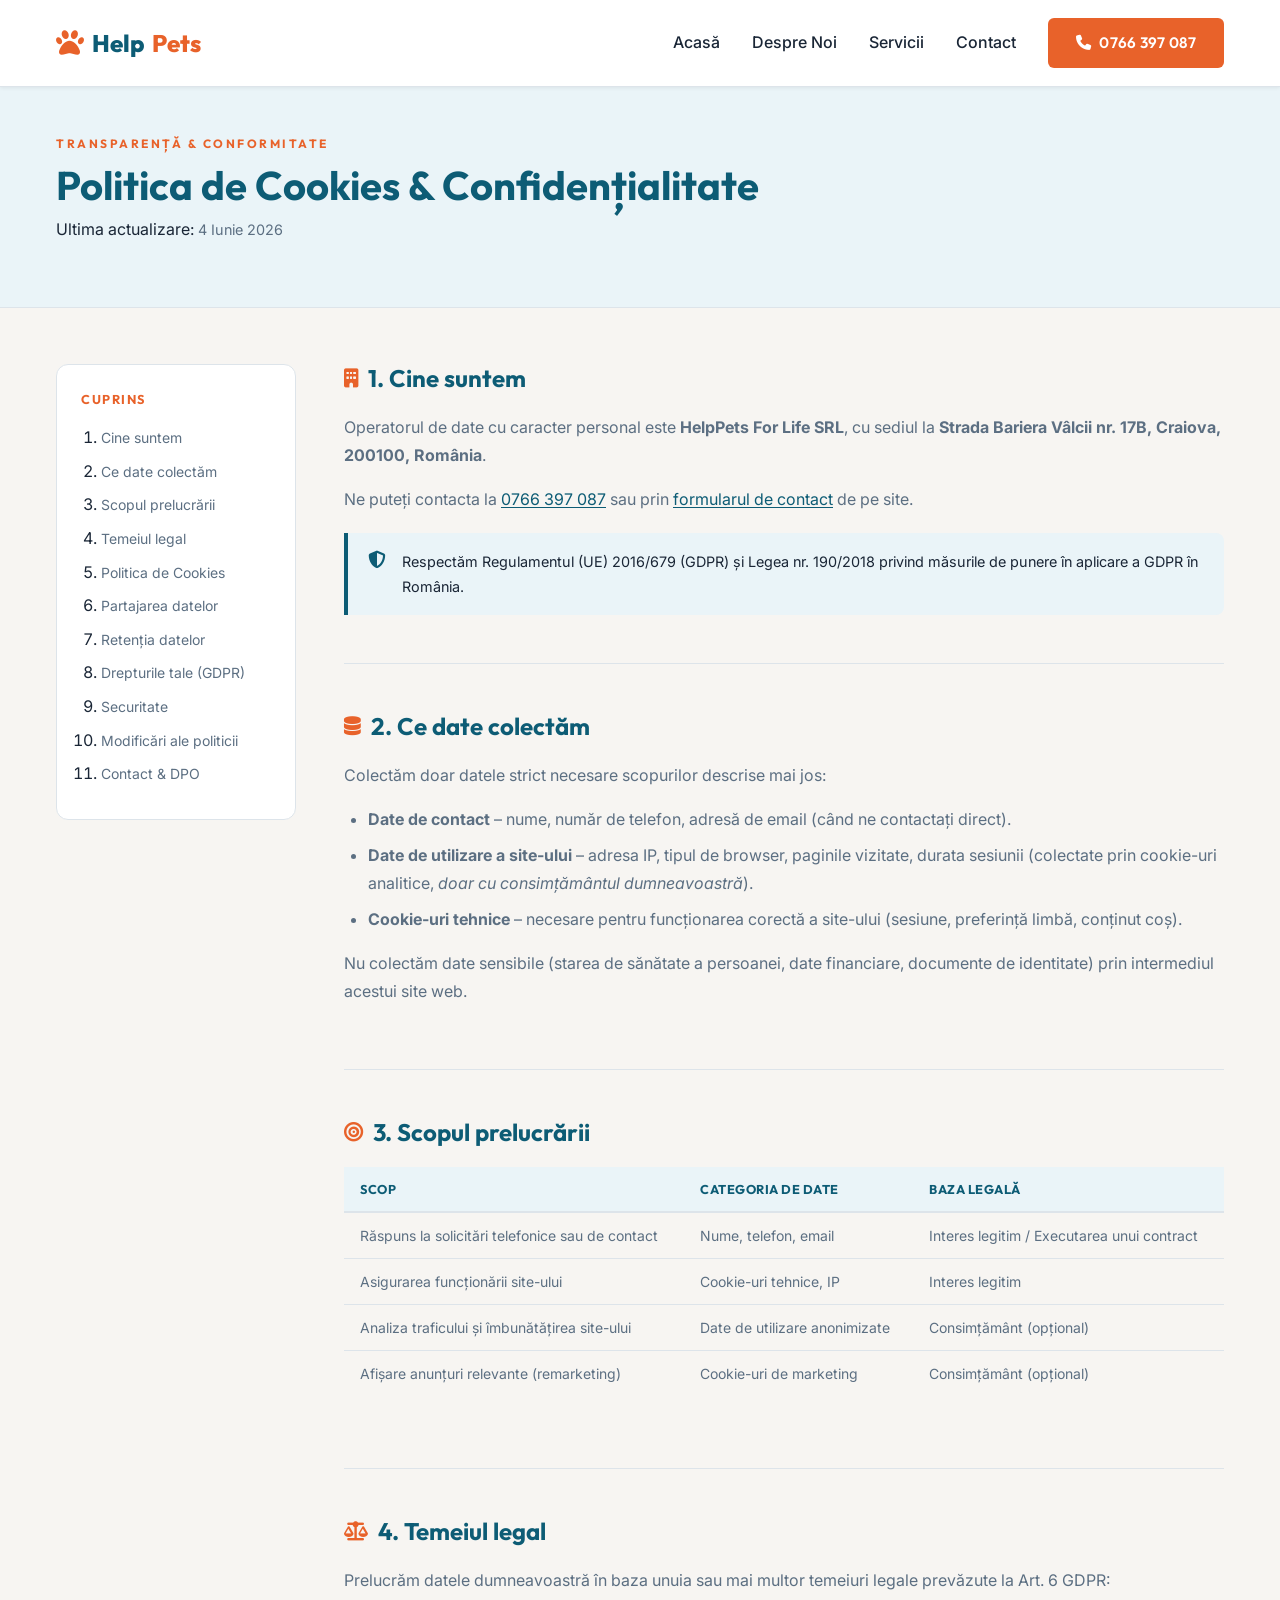
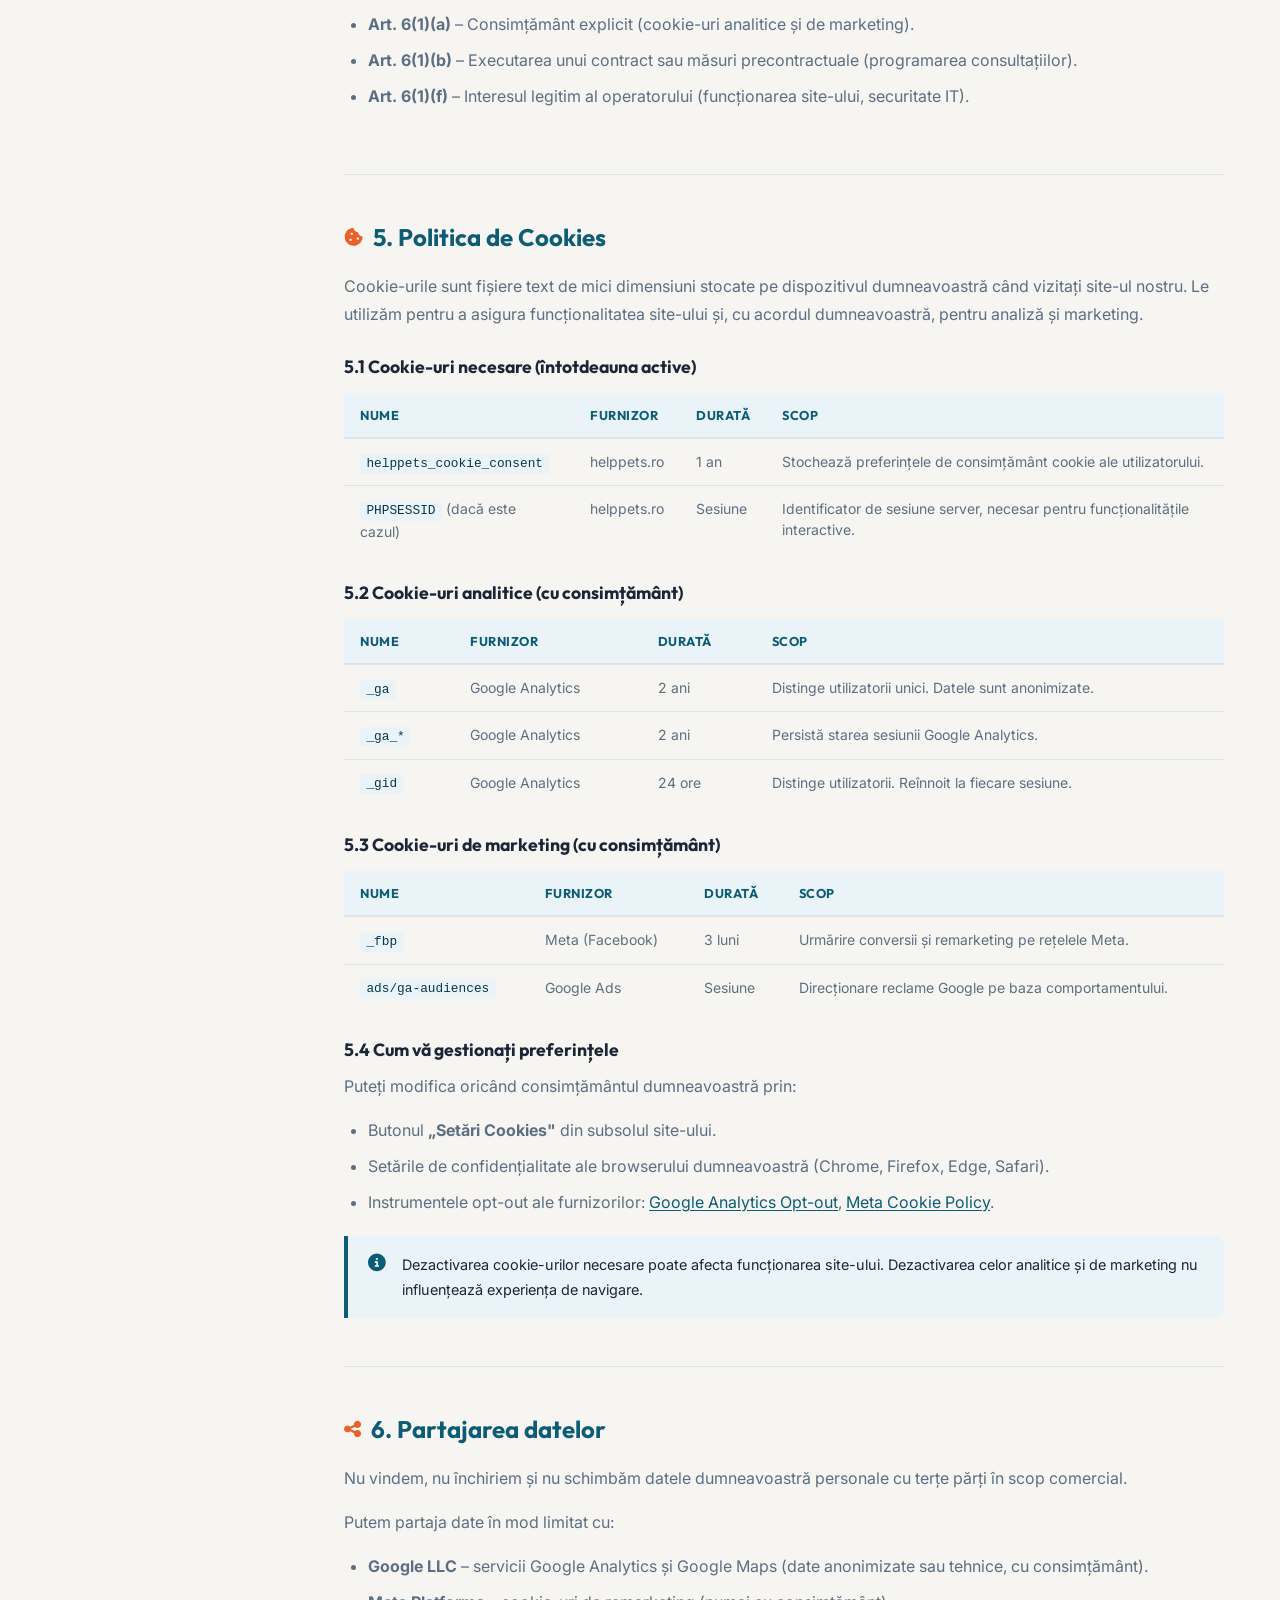
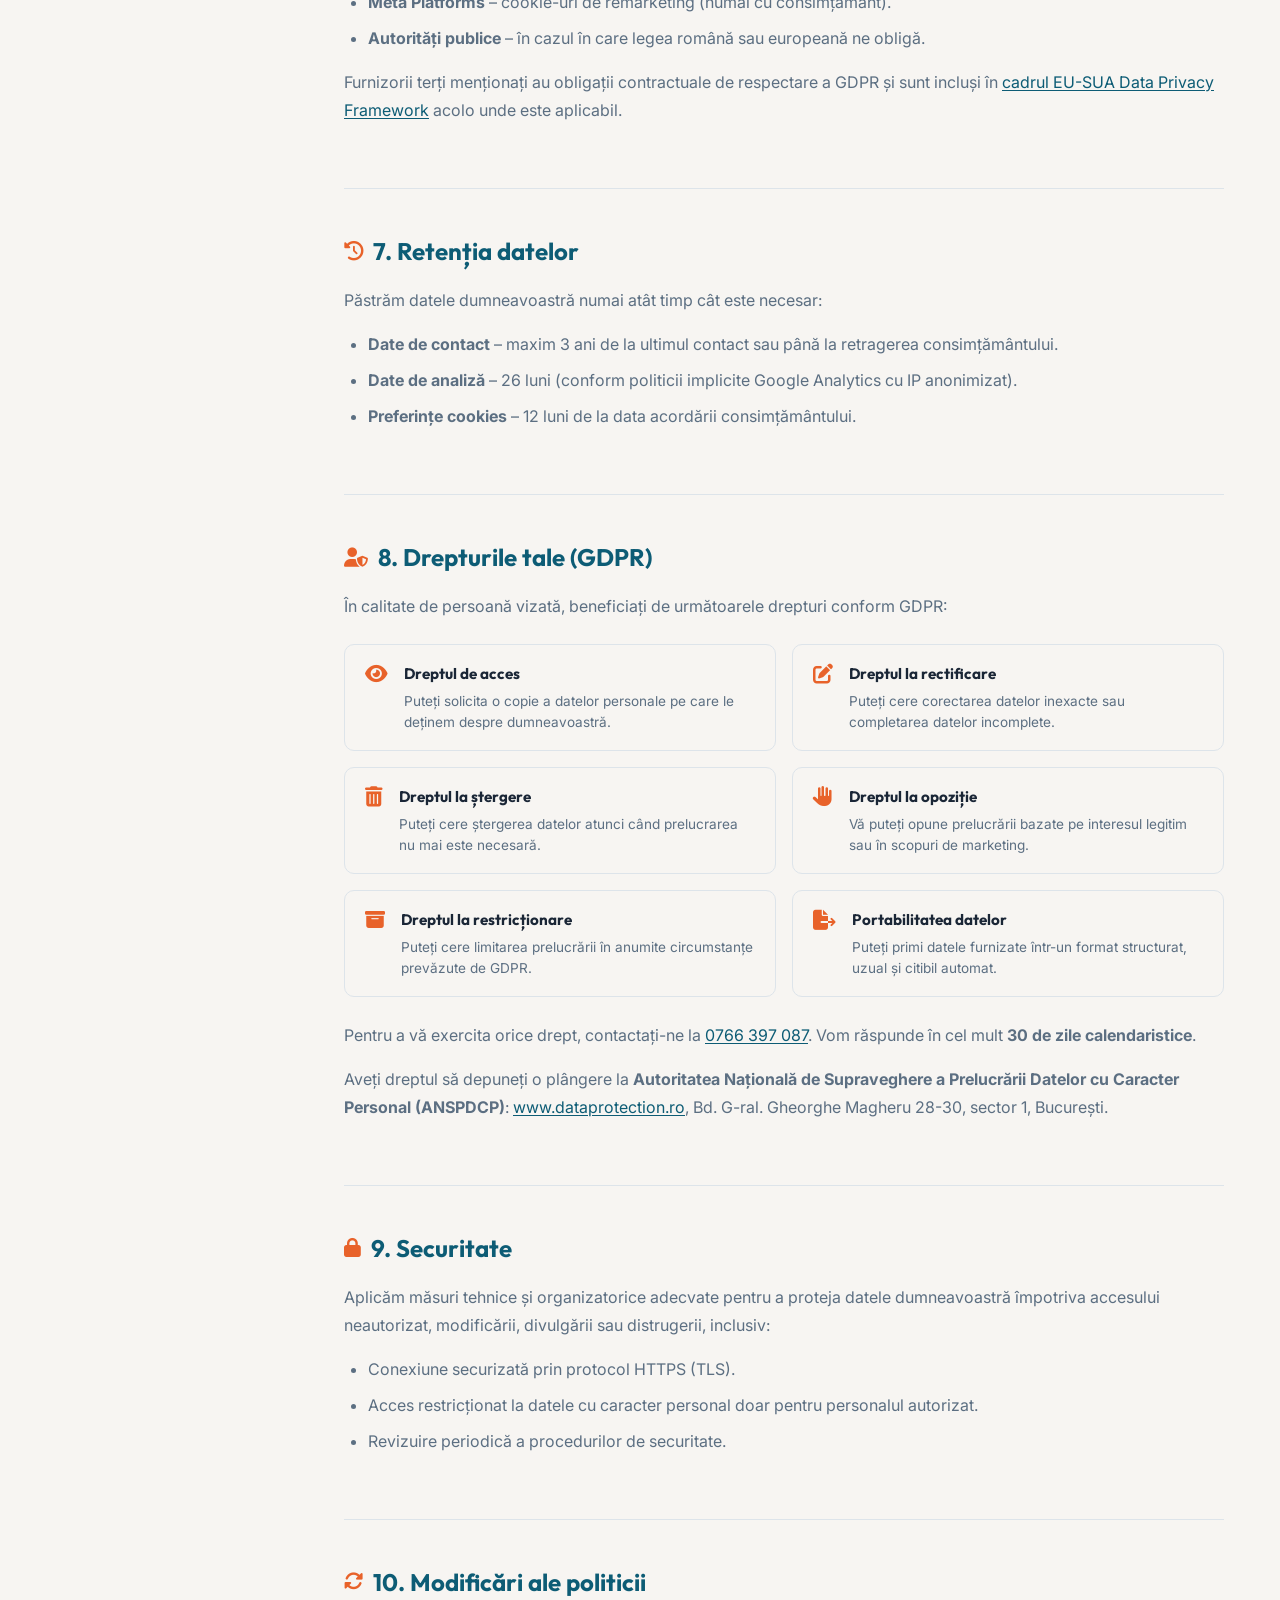
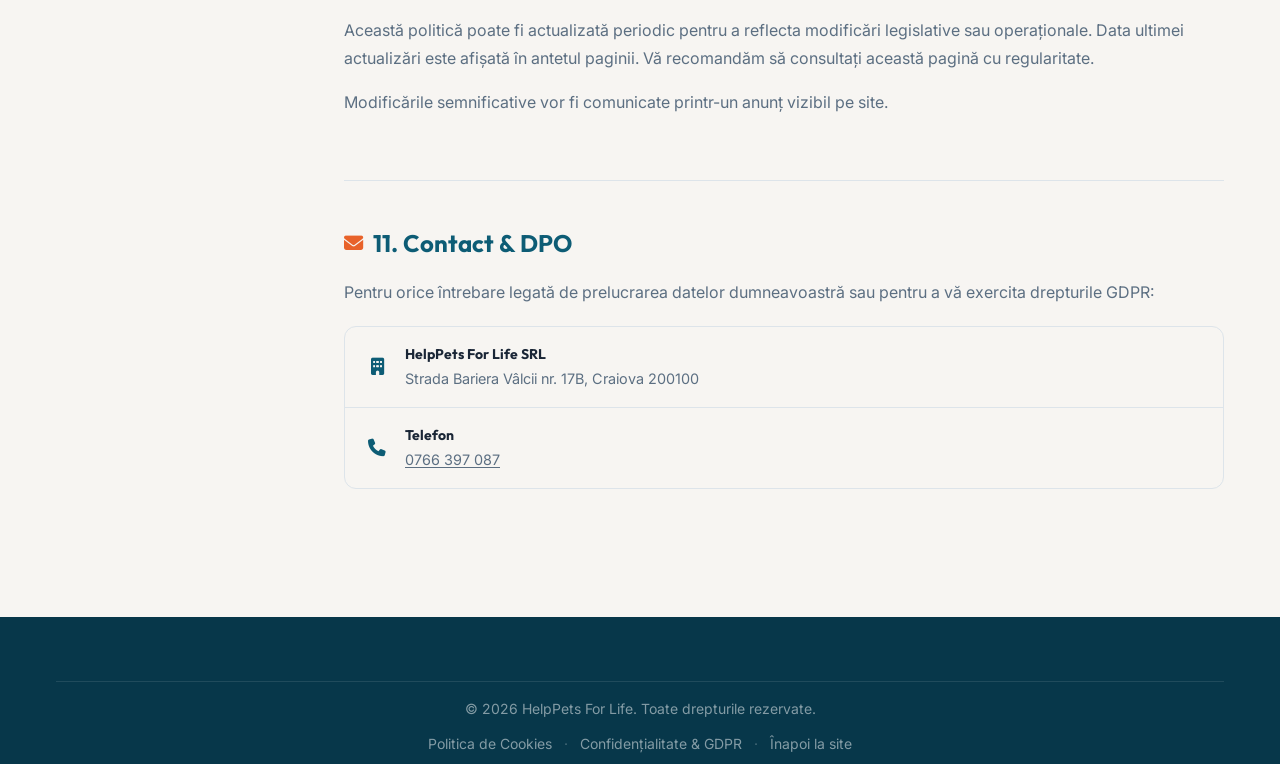
==== politica-cookies.html @ 6fae6ddc "feat: implement GDPR-compliant privacy and cookie policy page with dedicated styling and scripting" ====
<!DOCTYPE html>
<html lang="ro">
<head>
    <meta charset="UTF-8">
    <meta name="viewport" content="width=device-width, initial-scale=1.0">
    <meta name="description" content="Politica de Confidențialitate și Cookies – HelpPets For Life, Cabinet Veterinar Craiova. Aflați cum protejăm datele dumneavoastră personale conform GDPR.">
    <title>Politica de Cookies & Confidențialitate | HelpPets For Life</title>

    <link rel="stylesheet" href="css/style.css">
    <link rel="stylesheet" href="css/policy.css">
    <link rel="stylesheet" href="https://cdnjs.cloudflare.com/ajax/libs/font-awesome/6.4.0/css/all.min.css">
</head>
<body>

    <!-- Navigation -->
    <nav class="navbar scrolled">
        <div class="container">
            <a href="index.html" class="logo">
                <i class="fa-solid fa-paw"></i>
                Help<span>Pets</span>
            </a>
            <ul class="nav-links">
                <li><a href="index.html#acasa" class="nav-link">Acasă</a></li>
                <li><a href="index.html#despre" class="nav-link">Despre Noi</a></li>
                <li><a href="index.html#servicii" class="nav-link">Servicii</a></li>
                <li><a href="index.html#contact" class="nav-link">Contact</a></li>
                <li><a href="tel:+40766397087" class="btn btn-primary"><i class="fa-solid fa-phone"></i> 0766 397 087</a></li>
            </ul>
        </div>
    </nav>

    <!-- Page Header -->
    <section class="policy-hero">
        <div class="container">
            <span class="subheading">Transparență & Conformitate</span>
            <h1>Politica de Cookies &amp; Confidențialitate</h1>
            <p>Ultima actualizare: <time datetime="2026-06-04">4 Iunie 2026</time></p>
        </div>
    </section>

    <!-- Policy Content -->
    <main class="policy-main">
        <div class="container policy-layout">

            <!-- Sidebar TOC -->
            <aside class="policy-toc" aria-label="Cuprins">
                <nav>
                    <strong>Cuprins</strong>
                    <ol>
                        <li><a href="#cine-suntem">Cine suntem</a></li>
                        <li><a href="#date-colectate">Ce date colectăm</a></li>
                        <li><a href="#scopul-prelucrarii">Scopul prelucrării</a></li>
                        <li><a href="#temei-legal">Temeiul legal</a></li>
                        <li><a href="#cookies">Politica de Cookies</a></li>
                        <li><a href="#partajare">Partajarea datelor</a></li>
                        <li><a href="#retentie">Retenția datelor</a></li>
                        <li><a href="#drepturile-tale" id="confidentialitate">Drepturile tale (GDPR)</a></li>
                        <li><a href="#securitate">Securitate</a></li>
                        <li><a href="#modificari">Modificări ale politicii</a></li>
                        <li><a href="#contact-dpo">Contact & DPO</a></li>
                    </ol>
                </nav>
            </aside>

            <!-- Main Policy Text -->
            <article class="policy-content">

                <section id="cine-suntem" class="policy-section">
                    <h2><i class="fa-solid fa-building"></i> 1. Cine suntem</h2>
                    <p>Operatorul de date cu caracter personal este <strong>HelpPets For Life SRL</strong>, cu sediul la <strong>Strada Bariera Vâlcii nr. 17B, Craiova, 200100, România</strong>.</p>
                    <p>Ne puteți contacta la <a href="tel:+40766397087">0766 397 087</a> sau prin <a href="index.html#contact">formularul de contact</a> de pe site.</p>
                    <div class="policy-note">
                        <i class="fa-solid fa-shield-halved"></i>
                        <p>Respectăm Regulamentul (UE) 2016/679 (GDPR) și Legea nr. 190/2018 privind măsurile de punere în aplicare a GDPR în România.</p>
                    </div>
                </section>

                <section id="date-colectate" class="policy-section">
                    <h2><i class="fa-solid fa-database"></i> 2. Ce date colectăm</h2>
                    <p>Colectăm doar datele strict necesare scopurilor descrise mai jos:</p>
                    <ul>
                        <li><strong>Date de contact</strong> – nume, număr de telefon, adresă de email (când ne contactați direct).</li>
                        <li><strong>Date de utilizare a site-ului</strong> – adresa IP, tipul de browser, paginile vizitate, durata sesiunii (colectate prin cookie-uri analitice, <em>doar cu consimțământul dumneavoastră</em>).</li>
                        <li><strong>Cookie-uri tehnice</strong> – necesare pentru funcționarea corectă a site-ului (sesiune, preferință limbă, conținut coș).</li>
                    </ul>
                    <p>Nu colectăm date sensibile (starea de sănătate a persoanei, date financiare, documente de identitate) prin intermediul acestui site web.</p>
                </section>

                <section id="scopul-prelucrarii" class="policy-section">
                    <h2><i class="fa-solid fa-bullseye"></i> 3. Scopul prelucrării</h2>
                    <table class="policy-table">
                        <thead>
                            <tr>
                                <th>Scop</th>
                                <th>Categoria de date</th>
                                <th>Baza legală</th>
                            </tr>
                        </thead>
                        <tbody>
                            <tr>
                                <td>Răspuns la solicitări telefonice sau de contact</td>
                                <td>Nume, telefon, email</td>
                                <td>Interes legitim / Executarea unui contract</td>
                            </tr>
                            <tr>
                                <td>Asigurarea funcționării site-ului</td>
                                <td>Cookie-uri tehnice, IP</td>
                                <td>Interes legitim</td>
                            </tr>
                            <tr>
                                <td>Analiza traficului și îmbunătățirea site-ului</td>
                                <td>Date de utilizare anonimizate</td>
                                <td>Consimțământ (opțional)</td>
                            </tr>
                            <tr>
                                <td>Afișare anunțuri relevante (remarketing)</td>
                                <td>Cookie-uri de marketing</td>
                                <td>Consimțământ (opțional)</td>
                            </tr>
                        </tbody>
                    </table>
                </section>

                <section id="temei-legal" class="policy-section">
                    <h2><i class="fa-solid fa-scale-balanced"></i> 4. Temeiul legal</h2>
                    <p>Prelucrăm datele dumneavoastră în baza unuia sau mai multor temeiuri legale prevăzute la Art. 6 GDPR:</p>
                    <ul>
                        <li><strong>Art. 6(1)(a)</strong> – Consimțământ explicit (cookie-uri analitice și de marketing).</li>
                        <li><strong>Art. 6(1)(b)</strong> – Executarea unui contract sau măsuri precontractuale (programarea consultațiilor).</li>
                        <li><strong>Art. 6(1)(f)</strong> – Interesul legitim al operatorului (funcționarea site-ului, securitate IT).</li>
                    </ul>
                </section>

                <section id="cookies" class="policy-section">
                    <h2><i class="fa-solid fa-cookie-bite"></i> 5. Politica de Cookies</h2>

                    <p>Cookie-urile sunt fișiere text de mici dimensiuni stocate pe dispozitivul dumneavoastră când vizitați site-ul nostru. Le utilizăm pentru a asigura funcționalitatea site-ului și, cu acordul dumneavoastră, pentru analiză și marketing.</p>

                    <h3>5.1 Cookie-uri necesare (întotdeauna active)</h3>
                    <table class="policy-table">
                        <thead>
                            <tr><th>Nume</th><th>Furnizor</th><th>Durată</th><th>Scop</th></tr>
                        </thead>
                        <tbody>
                            <tr>
                                <td><code>helppets_cookie_consent</code></td>
                                <td>helppets.ro</td>
                                <td>1 an</td>
                                <td>Stochează preferințele de consimțământ cookie ale utilizatorului.</td>
                            </tr>
                            <tr>
                                <td><code>PHPSESSID</code> (dacă este cazul)</td>
                                <td>helppets.ro</td>
                                <td>Sesiune</td>
                                <td>Identificator de sesiune server, necesar pentru funcționalitățile interactive.</td>
                            </tr>
                        </tbody>
                    </table>

                    <h3>5.2 Cookie-uri analitice (cu consimțământ)</h3>
                    <table class="policy-table">
                        <thead>
                            <tr><th>Nume</th><th>Furnizor</th><th>Durată</th><th>Scop</th></tr>
                        </thead>
                        <tbody>
                            <tr>
                                <td><code>_ga</code></td>
                                <td>Google Analytics</td>
                                <td>2 ani</td>
                                <td>Distinge utilizatorii unici. Datele sunt anonimizate.</td>
                            </tr>
                            <tr>
                                <td><code>_ga_*</code></td>
                                <td>Google Analytics</td>
                                <td>2 ani</td>
                                <td>Persistă starea sesiunii Google Analytics.</td>
                            </tr>
                            <tr>
                                <td><code>_gid</code></td>
                                <td>Google Analytics</td>
                                <td>24 ore</td>
                                <td>Distinge utilizatorii. Reînnoit la fiecare sesiune.</td>
                            </tr>
                        </tbody>
                    </table>

                    <h3>5.3 Cookie-uri de marketing (cu consimțământ)</h3>
                    <table class="policy-table">
                        <thead>
                            <tr><th>Nume</th><th>Furnizor</th><th>Durată</th><th>Scop</th></tr>
                        </thead>
                        <tbody>
                            <tr>
                                <td><code>_fbp</code></td>
                                <td>Meta (Facebook)</td>
                                <td>3 luni</td>
                                <td>Urmărire conversii și remarketing pe rețelele Meta.</td>
                            </tr>
                            <tr>
                                <td><code>ads/ga-audiences</code></td>
                                <td>Google Ads</td>
                                <td>Sesiune</td>
                                <td>Direcționare reclame Google pe baza comportamentului.</td>
                            </tr>
                        </tbody>
                    </table>

                    <h3>5.4 Cum vă gestionați preferințele</h3>
                    <p>Puteți modifica oricând consimțământul dumneavoastră prin:</p>
                    <ul>
                        <li>Butonul <strong>„Setări Cookies"</strong> din subsolul site-ului.</li>
                        <li>Setările de confidențialitate ale browserului dumneavoastră (Chrome, Firefox, Edge, Safari).</li>
                        <li>Instrumentele opt-out ale furnizorilor: <a href="https://tools.google.com/dlpage/gaoptout" target="_blank" rel="noopener noreferrer">Google Analytics Opt-out</a>, <a href="https://www.facebook.com/privacy/policies/cookies/" target="_blank" rel="noopener noreferrer">Meta Cookie Policy</a>.</li>
                    </ul>
                    <div class="policy-note">
                        <i class="fa-solid fa-info-circle"></i>
                        <p>Dezactivarea cookie-urilor necesare poate afecta funcționarea site-ului. Dezactivarea celor analitice și de marketing nu influențează experiența de navigare.</p>
                    </div>
                </section>

                <section id="partajare" class="policy-section">
                    <h2><i class="fa-solid fa-share-nodes"></i> 6. Partajarea datelor</h2>
                    <p>Nu vindem, nu închiriem și nu schimbăm datele dumneavoastră personale cu terțe părți în scop comercial.</p>
                    <p>Putem partaja date în mod limitat cu:</p>
                    <ul>
                        <li><strong>Google LLC</strong> – servicii Google Analytics și Google Maps (date anonimizate sau tehnice, cu consimțământ).</li>
                        <li><strong>Meta Platforms</strong> – cookie-uri de remarketing (numai cu consimțământ).</li>
                        <li><strong>Autorități publice</strong> – în cazul în care legea română sau europeană ne obligă.</li>
                    </ul>
                    <p>Furnizorii terți menționați au obligații contractuale de respectare a GDPR și sunt incluși în <a href="https://commission.europa.eu/law/law-topic/data-protection/international-dimension-data-protection/adequacy-decisions_en" target="_blank" rel="noopener noreferrer">cadrul EU-SUA Data Privacy Framework</a> acolo unde este aplicabil.</p>
                </section>

                <section id="retentie" class="policy-section">
                    <h2><i class="fa-solid fa-clock-rotate-left"></i> 7. Retenția datelor</h2>
                    <p>Păstrăm datele dumneavoastră numai atât timp cât este necesar:</p>
                    <ul>
                        <li><strong>Date de contact</strong> – maxim 3 ani de la ultimul contact sau până la retragerea consimțământului.</li>
                        <li><strong>Date de analiză</strong> – 26 luni (conform politicii implicite Google Analytics cu IP anonimizat).</li>
                        <li><strong>Preferințe cookies</strong> – 12 luni de la data acordării consimțământului.</li>
                    </ul>
                </section>

                <section id="drepturile-tale" class="policy-section">
                    <h2><i class="fa-solid fa-user-shield"></i> 8. Drepturile tale (GDPR)</h2>
                    <p>În calitate de persoană vizată, beneficiați de următoarele drepturi conform GDPR:</p>

                    <div class="rights-grid">
                        <div class="right-item">
                            <i class="fa-solid fa-eye"></i>
                            <div>
                                <strong>Dreptul de acces</strong>
                                <p>Puteți solicita o copie a datelor personale pe care le deținem despre dumneavoastră.</p>
                            </div>
                        </div>
                        <div class="right-item">
                            <i class="fa-solid fa-pen-to-square"></i>
                            <div>
                                <strong>Dreptul la rectificare</strong>
                                <p>Puteți cere corectarea datelor inexacte sau completarea datelor incomplete.</p>
                            </div>
                        </div>
                        <div class="right-item">
                            <i class="fa-solid fa-trash-can"></i>
                            <div>
                                <strong>Dreptul la ștergere</strong>
                                <p>Puteți cere ștergerea datelor atunci când prelucrarea nu mai este necesară.</p>
                            </div>
                        </div>
                        <div class="right-item">
                            <i class="fa-solid fa-hand"></i>
                            <div>
                                <strong>Dreptul la opoziție</strong>
                                <p>Vă puteți opune prelucrării bazate pe interesul legitim sau în scopuri de marketing.</p>
                            </div>
                        </div>
                        <div class="right-item">
                            <i class="fa-solid fa-box-archive"></i>
                            <div>
                                <strong>Dreptul la restricționare</strong>
                                <p>Puteți cere limitarea prelucrării în anumite circumstanțe prevăzute de GDPR.</p>
                            </div>
                        </div>
                        <div class="right-item">
                            <i class="fa-solid fa-file-export"></i>
                            <div>
                                <strong>Portabilitatea datelor</strong>
                                <p>Puteți primi datele furnizate într-un format structurat, uzual și citibil automat.</p>
                            </div>
                        </div>
                    </div>

                    <p>Pentru a vă exercita orice drept, contactați-ne la <a href="tel:+40766397087">0766 397 087</a>. Vom răspunde în cel mult <strong>30 de zile calendaristice</strong>.</p>
                    <p>Aveți dreptul să depuneți o plângere la <strong>Autoritatea Națională de Supraveghere a Prelucrării Datelor cu Caracter Personal (ANSPDCP)</strong>: <a href="https://www.dataprotection.ro" target="_blank" rel="noopener noreferrer">www.dataprotection.ro</a>, Bd. G-ral. Gheorghe Magheru 28-30, sector 1, București.</p>
                </section>

                <section id="securitate" class="policy-section">
                    <h2><i class="fa-solid fa-lock"></i> 9. Securitate</h2>
                    <p>Aplicăm măsuri tehnice și organizatorice adecvate pentru a proteja datele dumneavoastră împotriva accesului neautorizat, modificării, divulgării sau distrugerii, inclusiv:</p>
                    <ul>
                        <li>Conexiune securizată prin protocol HTTPS (TLS).</li>
                        <li>Acces restricționat la datele cu caracter personal doar pentru personalul autorizat.</li>
                        <li>Revizuire periodică a procedurilor de securitate.</li>
                    </ul>
                </section>

                <section id="modificari" class="policy-section">
                    <h2><i class="fa-solid fa-rotate"></i> 10. Modificări ale politicii</h2>
                    <p>Această politică poate fi actualizată periodic pentru a reflecta modificări legislative sau operaționale. Data ultimei actualizări este afișată în antetul paginii. Vă recomandăm să consultați această pagină cu regularitate.</p>
                    <p>Modificările semnificative vor fi comunicate printr-un anunț vizibil pe site.</p>
                </section>

                <section id="contact-dpo" class="policy-section">
                    <h2><i class="fa-solid fa-envelope"></i> 11. Contact &amp; DPO</h2>
                    <p>Pentru orice întrebare legată de prelucrarea datelor dumneavoastră sau pentru a vă exercita drepturile GDPR:</p>
                    <div class="contact-policy-card">
                        <div class="contact-policy-item">
                            <i class="fa-solid fa-building"></i>
                            <div>
                                <strong>HelpPets For Life SRL</strong>
                                <span>Strada Bariera Vâlcii nr. 17B, Craiova 200100</span>
                            </div>
                        </div>
                        <div class="contact-policy-item">
                            <i class="fa-solid fa-phone"></i>
                            <div>
                                <strong>Telefon</strong>
                                <a href="tel:+40766397087">0766 397 087</a>
                            </div>
                        </div>
                    </div>
                </section>

            </article>
        </div>
    </main>

    <!-- Footer -->
    <footer class="footer">
        <div class="container">
            <div class="footer-bottom">
                <p>&copy; 2026 HelpPets For Life. Toate drepturile rezervate.</p>
                <div class="footer-legal">
                    <a href="politica-cookies.html">Politica de Cookies</a>
                    <span class="footer-sep">·</span>
                    <a href="politica-cookies.html#confidentialitate">Confidențialitate & GDPR</a>
                    <span class="footer-sep">·</span>
                    <a href="index.html">Înapoi la site</a>
                </div>
            </div>
        </div>
    </footer>

    <script src="js/script.js"></script>
</body>
</html>
---- css/style.css ----
@import url('https://fonts.googleapis.com/css2?family=Inter:wght@300;400;500;600&family=Outfit:wght@400;500;600;700;800&family=DM+Serif+Display:ital@0;1&display=swap');

:root {
  /* Colors */
  --color-primary: #0D5C75;
  --color-primary-dark: #07374A;
  --color-primary-light: #EAF4F8;
  --color-accent: #E8622A;
  --color-accent-hover: #C94F1E;
  --color-bg: #F7F5F2;
  --color-surface: #FFFFFF;
  --color-text: #1A2636;
  --color-text-light: #5C6F82;
  --color-border: #DDE4EA;

  /* Typography */
  --font-heading: 'Outfit', sans-serif;
  --font-serif: 'DM Serif Display', serif;
  --font-body: 'Inter', sans-serif;

  /* Spacing */
  --space-xs: 0.5rem;
  --space-sm: 1rem;
  --space-md: 2rem;
  --space-lg: 4rem;
  --space-xl: 6rem;

  /* Shadows */
  --shadow-sm: 0 1px 4px rgba(0,0,0,0.07);
  --shadow-md: 0 3px 10px rgba(0,0,0,0.08);
  --shadow-lg: 0 8px 24px rgba(0,0,0,0.10);
  --shadow-hover: 0 16px 32px rgba(0,0,0,0.12);
  
  /* Transitions */
  --transition-fast: 0.18s ease;
  --transition-normal: 0.28s cubic-bezier(0.4, 0, 0.2, 1);
  --transition-slow: 0.5s cubic-bezier(0.4, 0, 0.2, 1);
}

* {
  margin: 0;
  padding: 0;
  box-sizing: border-box;
}

html {
  scroll-behavior: smooth;
  font-size: 16px;
}

body {
  font-family: var(--font-body);
  background-color: var(--color-bg);
  color: var(--color-text);
  line-height: 1.6;
  overflow-x: hidden;
}

h1, h2, h3, h4, h5, h6 {
  font-family: var(--font-heading);
  color: var(--color-text);
  line-height: 1.2;
}

a {
  text-decoration: none;
  color: inherit;
}

ul {
  list-style: none;
}

img {
  max-width: 100%;
  height: auto;
  display: block;
}

/* Utilities */
.container {
  width: 100%;
  max-width: 1200px;
  margin: 0 auto;
  padding: 0 var(--space-sm);
}

.section {
  padding: var(--space-xl) 0;
}

.section-light {
  background-color: var(--color-surface);
}

.section-header {
  text-align: center;
  margin-bottom: var(--space-lg);
  max-width: 600px;
  margin-inline: auto;
}

.section-title {
  font-family: var(--font-serif);
  font-size: 2.4rem;
  color: var(--color-primary);
  margin-bottom: 0.75rem;
  font-weight: 400;
  line-height: 1.2;
}

.section-subtitle {
  color: var(--color-text-light);
  font-size: 1rem;
  line-height: 1.7;
}

/* Buttons */
.btn {
  display: inline-flex;
  align-items: center;
  justify-content: center;
  padding: 0.8rem 1.75rem;
  border-radius: 6px;
  font-weight: 600;
  font-family: var(--font-heading);
  transition: var(--transition-normal);
  cursor: pointer;
  border: none;
  gap: 0.5rem;
  font-size: 0.95rem;
  letter-spacing: 0.3px;
}

.btn-primary {
  background-color: var(--color-accent);
  color: white;
}

.btn-primary:hover {
  background-color: var(--color-accent-hover);
  box-shadow: 0 4px 14px rgba(232, 98, 42, 0.35);
}

.btn-outline {
  background-color: transparent;
  color: var(--color-primary);
  border: 1.5px solid var(--color-primary);
}

.btn-outline:hover {
  background-color: var(--color-primary);
  color: white;
}

/* Navigation */
.navbar {
  position: fixed;
  top: 0;
  left: 0;
  width: 100%;
  z-index: 1000;
  background-color: var(--color-surface);
  border-bottom: 1px solid var(--color-border);
  transition: var(--transition-normal);
}

.navbar.scrolled {
  padding: 0.5rem 0;
  box-shadow: var(--shadow-sm);
}

.navbar .container {
  display: flex;
  align-items: center;
  justify-content: space-between;
  height: 80px;
  transition: var(--transition-normal);
}

.navbar.scrolled .container {
  height: 70px;
}

.logo {
  font-family: var(--font-heading);
  font-size: 1.5rem;
  font-weight: 800;
  color: var(--color-primary);
  display: flex;
  align-items: center;
  gap: 0.5rem;
}

.logo span {
  color: var(--color-accent);
}

.logo i {
  font-size: 1.75rem;
  color: var(--color-accent);
}

.nav-links {
  display: flex;
  gap: 2rem;
  align-items: center;
}

.nav-link {
  font-weight: 500;
  color: var(--color-text);
  transition: var(--transition-fast);
  position: relative;
}

.nav-link::after {
  content: '';
  position: absolute;
  bottom: -4px;
  left: 0;
  width: 0;
  height: 2px;
  background-color: var(--color-accent);
  transition: var(--transition-normal);
}

.nav-link:hover {
  color: var(--color-accent);
}

.nav-link:hover::after {
  width: 100%;
}

.mobile-menu-btn {
  display: none;
  background: none;
  border: none;
  font-size: 1.5rem;
  color: var(--color-primary);
  cursor: pointer;
}

/* Hero Section */
.hero {
  padding: 140px 0 80px 0; /* offset for navbar */
  min-height: calc(100vh - 80px);
  display: flex;
  align-items: center;
  background-color: var(--color-primary-light);
  position: relative;
  overflow: hidden;
}

.hero-grid {
  display: grid;
  grid-template-columns: 1.1fr 0.9fr;
  gap: var(--space-lg);
  align-items: center;
  width: 100%;
}

.hero-content {
  max-width: 600px;
}

.hero-image {
  position: relative;
  display: block;
}

.hero-image img {
  width: 100%;
  height: 500px;
  object-fit: cover;
  border-radius: 4px;
  box-shadow: var(--shadow-lg);
}

.subheading {
  display: inline-block;
  color: var(--color-accent);
  font-size: 0.75rem;
  font-weight: 700;
  text-transform: uppercase;
  letter-spacing: 2.5px;
  margin-bottom: 0.75rem;
  font-family: var(--font-heading);
}

.hero h1 {
  font-family: var(--font-serif);
  font-size: 3.75rem;
  color: var(--color-primary);
  margin-bottom: 1.25rem;
  line-height: 1.08;
  font-weight: 400;
}

.hero h1 em {
  font-style: italic;
  color: var(--color-accent);
}

.hero p {
  font-size: 1.15rem;
  color: var(--color-text-light);
  margin-bottom: 2rem;
  line-height: 1.7;
  max-width: 480px;
}

.hero-btns {
  display: flex;
  gap: 0.85rem;
  align-items: center;
}

/* About Section */
.about {
  position: relative;
}

.about-grid {
  display: grid;
  grid-template-columns: 1fr 1fr;
  gap: var(--space-xl);
  align-items: center;
}

.about-image {
  position: relative;
  border-radius: 4px;
  overflow: hidden;
}

.about-image img {
  width: 100%;
  height: auto;
  transition: var(--transition-slow);
}

.about-image:hover img {
  transform: scale(1.05);
}

.stats-grid {
  display: grid;
  grid-template-columns: repeat(3, 1fr);
  gap: 1.5rem;
  margin-top: 2rem;
  padding-top: 2rem;
  border-top: 1px solid var(--color-border);
}

.stat-item {
  text-align: left;
}

.stat-num {
  font-size: 2.25rem;
  font-weight: 800;
  color: var(--color-accent);
  font-family: var(--font-heading);
  line-height: 1.1;
  margin-bottom: 0.25rem;
}

.stat-label {
  font-size: 0.875rem;
  color: var(--color-text-light);
  font-weight: 500;
}

.about-content h2 {
  font-family: var(--font-serif);
  font-size: 2.6rem;
  color: var(--color-primary);
  margin-bottom: 1.25rem;
  font-weight: 400;
  line-height: 1.15;
}

.about-content p {
  color: var(--color-text-light);
  margin-bottom: var(--space-sm);
  font-size: 1.05rem;
  line-height: 1.75;
}

.features-list {
  margin-top: 1.5rem;
  display: flex;
  flex-direction: column;
  gap: 0.6rem;
}

.feature-item {
  display: flex;
  align-items: center;
  gap: 0.75rem;
  font-size: 0.95rem;
  color: var(--color-text);
  font-weight: 500;
  padding: 0.5rem 0;
  border-bottom: 1px solid var(--color-border);
}

.feature-item:last-child {
  border-bottom: none;
}

.feature-item i {
  color: var(--color-accent);
  font-size: 0.875rem;
  width: 18px;
  flex-shrink: 0;
}

/* Services Section */
.services-grid {
  display: grid;
  grid-template-columns: repeat(3, 1fr);
  gap: 1px;
  background-color: var(--color-border);
  border: 1px solid var(--color-border);
  border-radius: 12px;
  overflow: hidden;
}

.service-card {
  background-color: var(--color-surface);
  padding: 2.25rem 2rem;
  text-align: left;
  transition: var(--transition-normal);
  position: relative;
}

.service-card:hover {
  background-color: var(--color-primary-light);
}

.service-icon {
  width: 44px;
  height: 44px;
  color: var(--color-accent);
  display: flex;
  align-items: center;
  justify-content: center;
  font-size: 1.5rem;
  margin-bottom: 1.25rem;
  transition: var(--transition-normal);
}

.service-card h3 {
  font-size: 1.15rem;
  margin-bottom: 0.6rem;
  color: var(--color-text);
  font-weight: 700;
}

.service-card p {
  color: var(--color-text-light);
  font-size: 0.9rem;
  line-height: 1.65;
}

/* Info Banner */
.info-banner {
  background-color: var(--color-primary-dark);
  padding: 2.5rem 0;
  color: white;
  border-top: 3px solid var(--color-accent);
}

.info-banner .container {
  display: grid;
  grid-template-columns: repeat(3, 1fr);
  gap: 0;
}

.info-item {
  display: flex;
  align-items: flex-start;
  gap: 1.25rem;
  padding: 0 2rem;
  border-right: 1px solid rgba(255,255,255,0.1);
}

.info-item:first-child {
  padding-left: 0;
}

.info-item:last-child {
  border-right: none;
}

.info-item i {
  font-size: 1.5rem;
  color: var(--color-accent);
  margin-top: 3px;
  flex-shrink: 0;
}

.info-item h4 {
  color: white;
  font-size: 1rem;
  margin-bottom: 0.2rem;
  font-weight: 700;
}

.info-item p {
  color: rgba(255,255,255,0.6);
  font-size: 0.85rem;
}

/* Location & Contact */
.contact-grid {
  display: grid;
  grid-template-columns: 1fr 1fr;
  gap: var(--space-lg);
}

.contact-card {
  background-color: var(--color-surface);
  border-radius: 8px;
  padding: 2.5rem;
  border: 1px solid var(--color-border);
}

.contact-detail {
  display: flex;
  gap: 1.25rem;
  margin-bottom: 1.75rem;
  align-items: flex-start;
}

.contact-detail:last-child {
  margin-bottom: 0;
}

.contact-icon {
  width: 40px;
  height: 40px;
  background-color: var(--color-primary-light);
  color: var(--color-primary);
  border-radius: 6px;
  display: flex;
  align-items: center;
  justify-content: center;
  font-size: 1rem;
  flex-shrink: 0;
}

.contact-text h4 {
  font-size: 1.25rem;
  margin-bottom: 0.5rem;
  color: var(--color-primary);
}

.contact-text p, .contact-text a {
  color: var(--color-text-light);
  font-size: 1rem;
}

.contact-text a:hover {
  color: var(--color-accent);
}

.map-container {
  border-radius: 8px;
  overflow: hidden;
  border: 1px solid var(--color-border);
  height: 100%;
  min-height: 400px;
}

.map-container iframe {
  width: 100%;
  height: 100%;
  border: none;
}

/* Footer */
.footer {
  background-color: var(--color-primary-dark);
  color: white;
  padding: var(--space-lg) 0 var(--space-sm) 0;
}

.footer-grid {
  display: grid;
  grid-template-columns: 2fr 1fr 1fr;
  gap: var(--space-lg);
  margin-bottom: var(--space-md);
}

.footer-col h3 {
  color: white;
  margin-bottom: 1.5rem;
  font-size: 1.25rem;
}

.footer-col .logo {
  color: white;
  margin-bottom: 1rem;
}

.footer-col p {
  color: rgba(255,255,255,0.7);
  max-width: 300px;
}

.footer-links {
  display: flex;
  flex-direction: column;
  gap: 0.75rem;
}

.footer-links a {
  color: rgba(255,255,255,0.7);
  transition: var(--transition-fast);
}

.footer-links a:hover {
  color: var(--color-accent);
  padding-left: 5px;
}

.footer-bottom {
  border-top: 1px solid rgba(255,255,255,0.1);
  padding-top: var(--space-sm);
  text-align: center;
  color: rgba(255,255,255,0.5);
  font-size: 0.875rem;
}

.footer-legal {
  margin-top: 0.75rem;
  display: flex;
  align-items: center;
  justify-content: center;
  gap: 0.75rem;
  flex-wrap: wrap;
}

.footer-legal a {
  color: rgba(255,255,255,0.5);
  font-size: 0.875rem;
  transition: var(--transition-fast);
}

.footer-legal a:hover {
  color: var(--color-accent);
}

.footer-sep {
  color: rgba(255,255,255,0.25);
}

/* ============================
   Cookie Consent Banner
   ============================ */

.cookie-banner {
  position: fixed;
  bottom: 0;
  left: 0;
  right: 0;
  z-index: 9000;
  background-color: var(--color-primary-dark);
  color: white;
  padding: 1.25rem 1.5rem;
  border-top: 3px solid var(--color-accent);
  animation: slideUp 0.4s ease;
}

.cookie-banner[hidden] {
  display: none;
}

@keyframes slideUp {
  from { transform: translateY(100%); opacity: 0; }
  to   { transform: translateY(0);   opacity: 1; }
}

.cookie-banner-inner {
  max-width: 1200px;
  margin: 0 auto;
  display: flex;
  align-items: center;
  gap: 2rem;
  flex-wrap: wrap;
}

.cookie-banner-text {
  flex: 1;
  min-width: 260px;
}

.cookie-banner-text strong {
  display: block;
  font-size: 1rem;
  font-family: var(--font-heading);
  margin-bottom: 0.35rem;
}

.cookie-banner-text p {
  font-size: 0.875rem;
  color: rgba(255,255,255,0.8);
  margin: 0;
  line-height: 1.5;
}

.cookie-banner-text a {
  color: var(--color-accent);
  text-decoration: underline;
}

.cookie-banner-actions {
  display: flex;
  gap: 0.75rem;
  flex-wrap: wrap;
  flex-shrink: 0;
}

.cookie-btn {
  display: inline-flex;
  align-items: center;
  justify-content: center;
  padding: 0.65rem 1.35rem;
  border-radius: 6px;
  font-size: 0.9rem;
  font-weight: 600;
  font-family: var(--font-heading);
  cursor: pointer;
  border: none;
  transition: var(--transition-fast);
  white-space: nowrap;
}

.cookie-btn-accept {
  background-color: var(--color-accent);
  color: white;
}

.cookie-btn-accept:hover {
  background-color: var(--color-accent-hover);
}

.cookie-btn-necessary {
  background-color: transparent;
  color: white;
  border: 1.5px solid rgba(255,255,255,0.4);
}

.cookie-btn-necessary:hover {
  border-color: white;
  background-color: rgba(255,255,255,0.08);
}

.cookie-btn-settings {
  background-color: transparent;
  color: rgba(255,255,255,0.7);
  border: 1.5px solid rgba(255,255,255,0.2);
}

.cookie-btn-settings:hover {
  color: white;
  border-color: rgba(255,255,255,0.5);
}

/* ============================
   Cookie Settings Modal
   ============================ */

.cookie-modal {
  position: fixed;
  inset: 0;
  z-index: 9100;
  display: flex;
  align-items: center;
  justify-content: center;
}

.cookie-modal[hidden] {
  display: none;
}

.cookie-modal-overlay {
  position: absolute;
  inset: 0;
  background: rgba(0,0,0,0.55);
}

.cookie-modal-box {
  position: relative;
  background: var(--color-surface);
  border-radius: 16px;
  width: min(560px, 94vw);
  max-height: 90vh;
  overflow-y: auto;
  box-shadow: 0 25px 50px rgba(0,0,0,0.2);
  animation: scaleIn 0.3s cubic-bezier(0.34, 1.56, 0.64, 1);
}

@keyframes scaleIn {
  from { transform: scale(0.9); opacity: 0; }
  to   { transform: scale(1);   opacity: 1; }
}

.cookie-modal-header {
  display: flex;
  align-items: center;
  justify-content: space-between;
  padding: 1.5rem 1.75rem 1rem;
  border-bottom: 1px solid var(--color-border);
}

.cookie-modal-header h2 {
  font-size: 1.25rem;
  color: var(--color-primary);
  margin: 0;
}

.cookie-modal-close {
  background: none;
  border: none;
  font-size: 1.75rem;
  line-height: 1;
  color: var(--color-text-light);
  cursor: pointer;
  padding: 0 0.25rem;
  transition: var(--transition-fast);
}

.cookie-modal-close:hover {
  color: var(--color-primary);
}

.cookie-modal-body {
  padding: 1.25rem 1.75rem;
}

.cookie-modal-body > p {
  font-size: 0.9rem;
  color: var(--color-text-light);
  margin-bottom: 1.5rem;
  line-height: 1.6;
}

.cookie-category {
  border: 1px solid var(--color-border);
  border-radius: 10px;
  padding: 1.1rem 1.25rem;
  margin-bottom: 1rem;
}

.cookie-category:last-child {
  margin-bottom: 0;
}

.cookie-category-header {
  display: flex;
  align-items: flex-start;
  justify-content: space-between;
  gap: 1rem;
}

.cookie-category-header > div strong {
  display: block;
  font-size: 0.95rem;
  color: var(--color-text);
  margin-bottom: 0.3rem;
  font-family: var(--font-heading);
}

.cookie-category-header > div p {
  font-size: 0.83rem;
  color: var(--color-text-light);
  margin: 0;
  line-height: 1.5;
}

/* Toggle switch */
.cookie-toggle {
  flex-shrink: 0;
  position: relative;
  display: inline-block;
  width: 44px;
  height: 24px;
  cursor: pointer;
  margin-top: 2px;
}

.cookie-toggle input {
  opacity: 0;
  width: 0;
  height: 0;
  position: absolute;
}

.cookie-toggle-slider {
  position: absolute;
  inset: 0;
  background-color: #cbd5e0;
  border-radius: 24px;
  transition: 0.3s;
}

.cookie-toggle-slider::before {
  content: '';
  position: absolute;
  height: 18px;
  width: 18px;
  left: 3px;
  bottom: 3px;
  background-color: white;
  border-radius: 50%;
  transition: 0.3s;
  box-shadow: 0 1px 3px rgba(0,0,0,0.2);
}

.cookie-toggle input:checked + .cookie-toggle-slider {
  background-color: var(--color-accent);
}

.cookie-toggle input:checked + .cookie-toggle-slider::before {
  transform: translateX(20px);
}

.cookie-toggle--disabled {
  cursor: not-allowed;
  opacity: 0.7;
}

.cookie-toggle--disabled .cookie-toggle-slider {
  background-color: var(--color-primary);
}

.cookie-modal-footer {
  display: flex;
  gap: 0.75rem;
  justify-content: flex-end;
  padding: 1rem 1.75rem 1.5rem;
  border-top: 1px solid var(--color-border);
  flex-wrap: wrap;
}

.cookie-modal-footer .cookie-btn-necessary {
  color: var(--color-primary);
  border-color: var(--color-border);
}

.cookie-modal-footer .cookie-btn-necessary:hover {
  border-color: var(--color-primary);
  background-color: var(--color-primary-light);
}

@media (max-width: 600px) {
  .cookie-banner-inner {
    flex-direction: column;
    align-items: flex-start;
    gap: 1rem;
  }

  .cookie-banner-actions {
    width: 100%;
  }

  .cookie-btn {
    flex: 1;
    text-align: center;
  }

  .cookie-modal-footer {
    flex-direction: column-reverse;
  }

  .cookie-modal-footer .cookie-btn {
    width: 100%;
    justify-content: center;
  }
}


/* Animations */
.reveal {
  opacity: 0;
  transform: translateY(30px);
  transition: all 0.8s ease;
}

.reveal.active {
  opacity: 1;
  transform: translateY(0);
}

/* Responsive */
@media (max-width: 992px) {
  .hero {
    padding: 120px 0 60px 0;
  }

  .hero-grid {
    grid-template-columns: 1fr;
    text-align: center;
    gap: var(--space-md);
  }

  .hero-content {
    margin: 0 auto;
  }

  .hero p {
    margin-inline: auto;
  }

  .hero-btns {
    justify-content: center;
  }

  .hero-image {
    max-width: 500px;
    margin: 0 auto;
    width: 100%;
  }

  .hero-image img {
    height: 350px;
  }

  .services-grid {
    grid-template-columns: repeat(2, 1fr);
  }

  .info-banner .container {
    grid-template-columns: 1fr;
    gap: 1.5rem;
  }

  .info-item {
    border-right: none;
    padding: 0;
    border-bottom: 1px solid rgba(255,255,255,0.1);
    padding-bottom: 1.5rem;
  }

  .info-item:last-child {
    border-bottom: none;
    padding-bottom: 0;
  }

  .about-grid, .contact-grid {
    grid-template-columns: 1fr;
  }

  .footer-grid {
    grid-template-columns: 1fr 1fr;
  }
}

@media (max-width: 768px) {
  .nav-links {
    position: fixed;
    top: 70px;
    left: -100%;
    width: 100%;
    height: calc(100vh - 70px);
    background-color: var(--color-surface);
    flex-direction: column;
    align-items: center;
    justify-content: flex-start;
    padding-top: 2rem;
    transition: var(--transition-normal);
    overflow-y: auto;
  }

  .nav-links.active {
    left: 0;
  }

  .mobile-menu-btn {
    display: block;
  }

  .nav-links .btn {
    margin-top: 1rem;
  }

  .hero h1 {
    font-size: 2.75rem;
  }

  .hero-image img {
    height: 300px;
  }

  .services-grid {
    grid-template-columns: 1fr;
    border-radius: 8px;
  }

  .stats-grid {
    grid-template-columns: repeat(3, 1fr);
  }

  .footer-grid {
    grid-template-columns: 1fr;
    text-align: center;
  }

  .footer-col p {
    margin: 0 auto;
  }
}

@media (max-width: 480px) {
  .section-title {
    font-size: 1.9rem;
  }

  .hero {
    padding-top: 100px;
  }

  .hero h1 {
    font-size: 2.2rem;
  }

  .hero p {
    font-size: 1rem;
  }

  .hero-btns {
    flex-direction: column;
    width: 100%;
  }

  .hero-btns .btn {
    width: 100%;
    justify-content: center;
  }

  .about-content h2 {
    font-size: 2rem;
  }

  .stats-grid {
    grid-template-columns: 1fr;
    text-align: center;
  }

  .stat-item {
    text-align: center;
  }

  .contact-detail {
    gap: 0.75rem;
  }
}
---- css/policy.css ----
/* ============================
   Policy Page – policy.css
   ============================ */

/* Hero */
.policy-hero {
  padding: 130px 0 4rem;
  background-color: var(--color-primary-light);
  border-bottom: 1px solid var(--color-border);
}

.policy-hero .subheading {
  margin-bottom: 0.5rem;
}

.policy-hero h1 {
  font-size: 2.5rem;
  color: var(--color-primary);
  margin-bottom: 0.5rem;
  line-height: 1.2;
}

.policy-hero time {
  font-size: 0.9rem;
  color: var(--color-text-light);
}

/* Layout */
.policy-main {
  padding: 3.5rem 0 5rem;
}

.policy-layout {
  display: grid;
  grid-template-columns: 240px 1fr;
  gap: 3rem;
  align-items: start;
}

/* Sidebar TOC */
.policy-toc {
  position: sticky;
  top: 100px;
  background: var(--color-surface);
  border: 1px solid var(--color-border);
  border-radius: 12px;
  padding: 1.5rem;
}

.policy-toc strong {
  display: block;
  font-family: var(--font-heading);
  font-size: 0.8rem;
  text-transform: uppercase;
  letter-spacing: 1.5px;
  color: var(--color-accent);
  margin-bottom: 1rem;
}

.policy-toc ol {
  list-style: decimal;
  padding-left: 1.25rem;
  margin: 0;
}

.policy-toc li {
  margin-bottom: 0.5rem;
}

.policy-toc a {
  font-size: 0.875rem;
  color: var(--color-text-light);
  transition: var(--transition-fast);
  line-height: 1.4;
}

.policy-toc a:hover {
  color: var(--color-primary);
}

/* Content */
.policy-content {
  min-width: 0;
}

.policy-section {
  margin-bottom: 3rem;
  padding-bottom: 3rem;
  border-bottom: 1px solid var(--color-border);
}

.policy-section:last-child {
  border-bottom: none;
  margin-bottom: 0;
}

.policy-section h2 {
  font-size: 1.5rem;
  color: var(--color-primary);
  margin-bottom: 1.25rem;
  display: flex;
  align-items: center;
  gap: 0.6rem;
}

.policy-section h2 i {
  color: var(--color-accent);
  font-size: 1.2rem;
}

.policy-section h3 {
  font-size: 1.1rem;
  color: var(--color-text);
  margin: 1.75rem 0 0.75rem;
}

.policy-section p {
  color: var(--color-text-light);
  line-height: 1.75;
  margin-bottom: 1rem;
}

.policy-section ul {
  list-style: disc;
  padding-left: 1.5rem;
  color: var(--color-text-light);
  line-height: 1.75;
  margin-bottom: 1rem;
}

.policy-section ul li {
  margin-bottom: 0.5rem;
}

.policy-section a {
  color: var(--color-primary);
  text-decoration: underline;
  text-underline-offset: 2px;
  transition: var(--transition-fast);
}

.policy-section a:hover {
  color: var(--color-accent);
}

/* Note box */
.policy-note {
  display: flex;
  gap: 1rem;
  align-items: flex-start;
  background: var(--color-primary-light);
  border-left: 4px solid var(--color-primary);
  border-radius: 0 8px 8px 0;
  padding: 1rem 1.25rem;
  margin-top: 1.25rem;
}

.policy-note i {
  color: var(--color-primary);
  font-size: 1.1rem;
  margin-top: 2px;
  flex-shrink: 0;
}

.policy-note p {
  margin: 0;
  font-size: 0.9rem;
  color: var(--color-text);
}

/* Tables */
.policy-table {
  width: 100%;
  border-collapse: collapse;
  margin: 1rem 0 1.5rem;
  font-size: 0.875rem;
}

.policy-table thead {
  background-color: var(--color-primary-light);
}

.policy-table thead th {
  text-align: left;
  padding: 0.75rem 1rem;
  color: var(--color-primary);
  font-family: var(--font-heading);
  font-size: 0.8rem;
  text-transform: uppercase;
  letter-spacing: 0.5px;
  border-bottom: 2px solid var(--color-border);
}

.policy-table tbody td {
  padding: 0.75rem 1rem;
  border-bottom: 1px solid var(--color-border);
  color: var(--color-text-light);
  vertical-align: top;
  line-height: 1.5;
}

.policy-table tbody tr:last-child td {
  border-bottom: none;
}

.policy-table code {
  background: var(--color-primary-light);
  padding: 0.15rem 0.4rem;
  border-radius: 4px;
  font-size: 0.8rem;
  color: var(--color-primary-dark);
  font-family: monospace;
}

/* Rights grid */
.rights-grid {
  display: grid;
  grid-template-columns: 1fr 1fr;
  gap: 1rem;
  margin: 1.5rem 0;
}

.right-item {
  display: flex;
  gap: 1rem;
  align-items: flex-start;
  border: 1px solid var(--color-border);
  border-radius: 10px;
  padding: 1.1rem 1.25rem;
}

.right-item i {
  color: var(--color-accent);
  font-size: 1.25rem;
  flex-shrink: 0;
  margin-top: 2px;
}

.right-item strong {
  display: block;
  font-family: var(--font-heading);
  font-size: 0.95rem;
  color: var(--color-text);
  margin-bottom: 0.3rem;
}

.right-item p {
  font-size: 0.85rem;
  margin: 0;
  line-height: 1.5;
}

/* Contact card on policy page */
.contact-policy-card {
  border: 1px solid var(--color-border);
  border-radius: 12px;
  overflow: hidden;
  margin-top: 1.25rem;
}

.contact-policy-item {
  display: flex;
  gap: 1rem;
  align-items: center;
  padding: 1rem 1.25rem;
  border-bottom: 1px solid var(--color-border);
}

.contact-policy-item:last-child {
  border-bottom: none;
}

.contact-policy-item i {
  color: var(--color-primary);
  font-size: 1.1rem;
  width: 24px;
  text-align: center;
  flex-shrink: 0;
}

.contact-policy-item strong {
  display: block;
  font-size: 0.875rem;
  color: var(--color-text);
  font-family: var(--font-heading);
}

.contact-policy-item span,
.contact-policy-item a {
  font-size: 0.9rem;
  color: var(--color-text-light);
}

.contact-policy-item a:hover {
  color: var(--color-accent);
}

/* Responsive */
@media (max-width: 900px) {
  .policy-layout {
    grid-template-columns: 1fr;
  }

  .policy-toc {
    position: static;
    margin-bottom: 1.5rem;
  }

  .rights-grid {
    grid-template-columns: 1fr;
  }

  .policy-hero h1 {
    font-size: 1.9rem;
  }
}

@media (max-width: 600px) {
  .policy-table {
    display: block;
    overflow-x: auto;
    -webkit-overflow-scrolling: touch;
  }

  .policy-hero h1 {
    font-size: 1.6rem;
  }
}
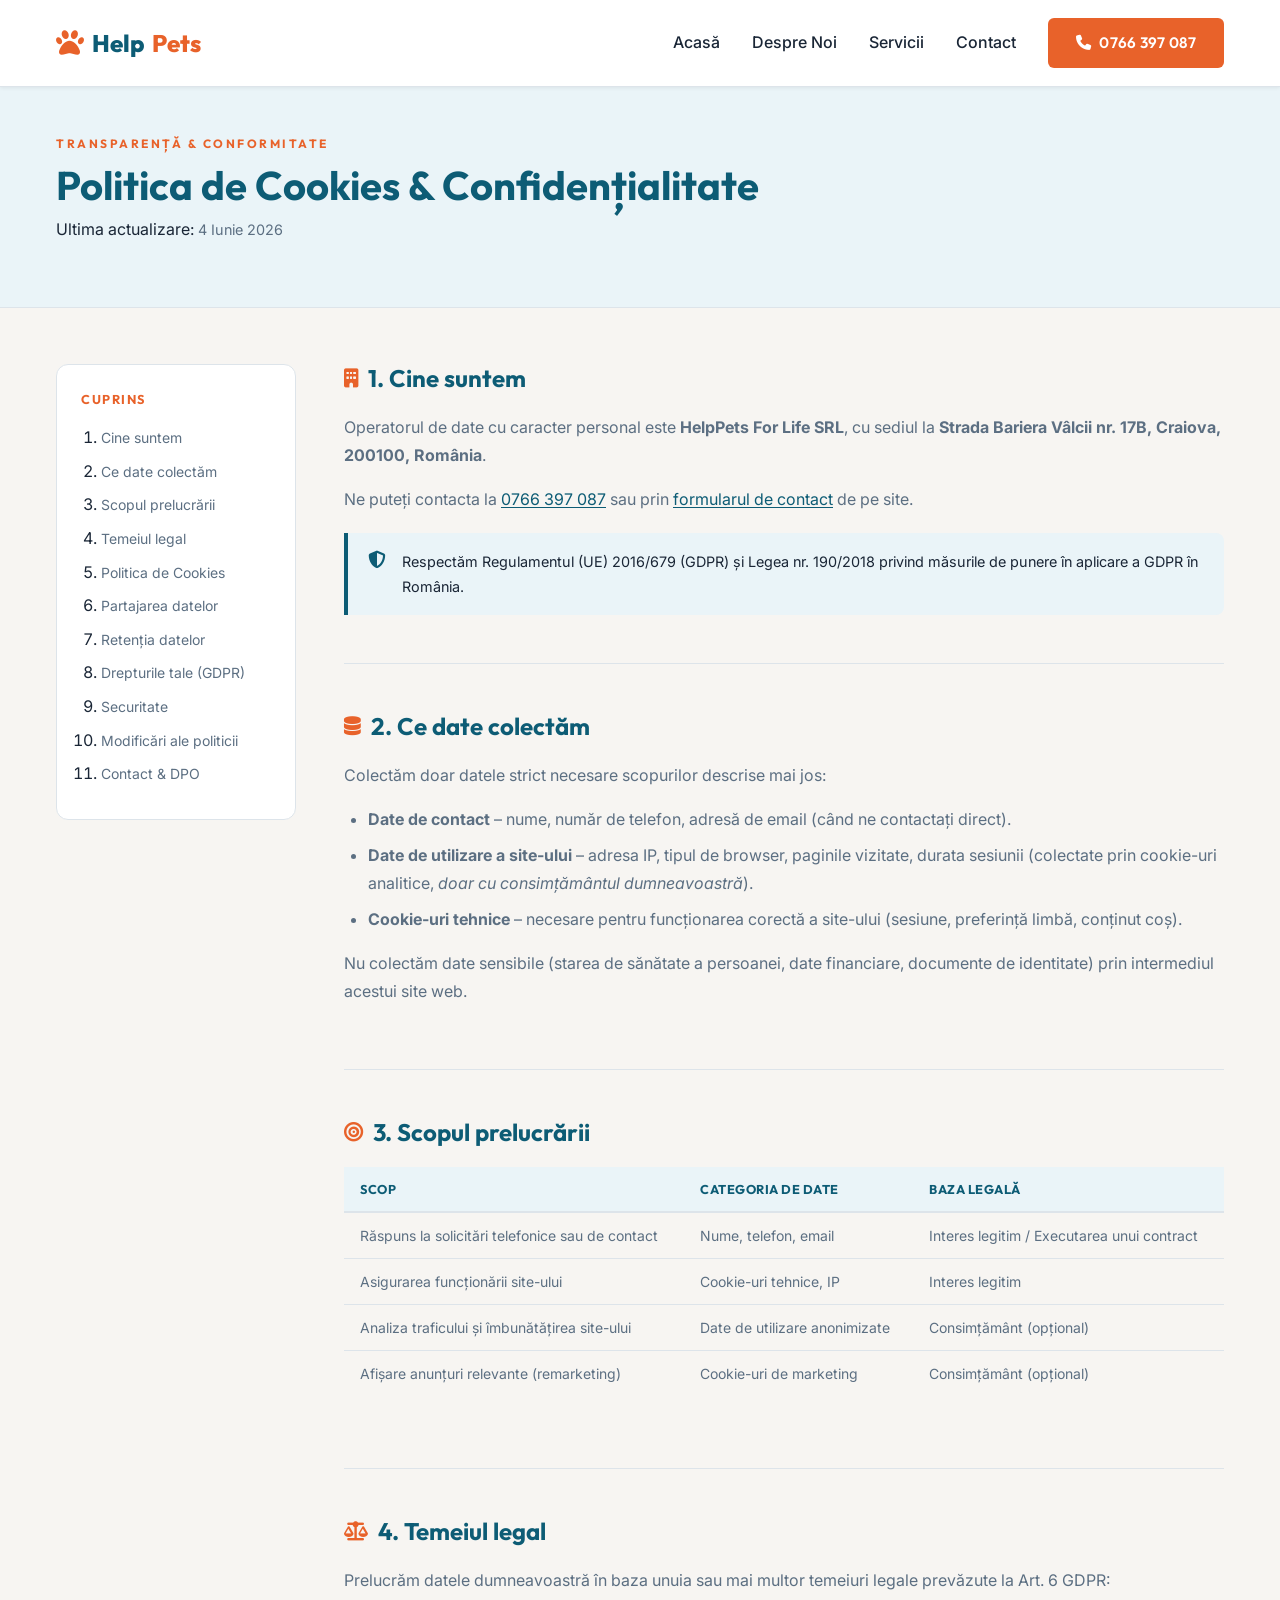
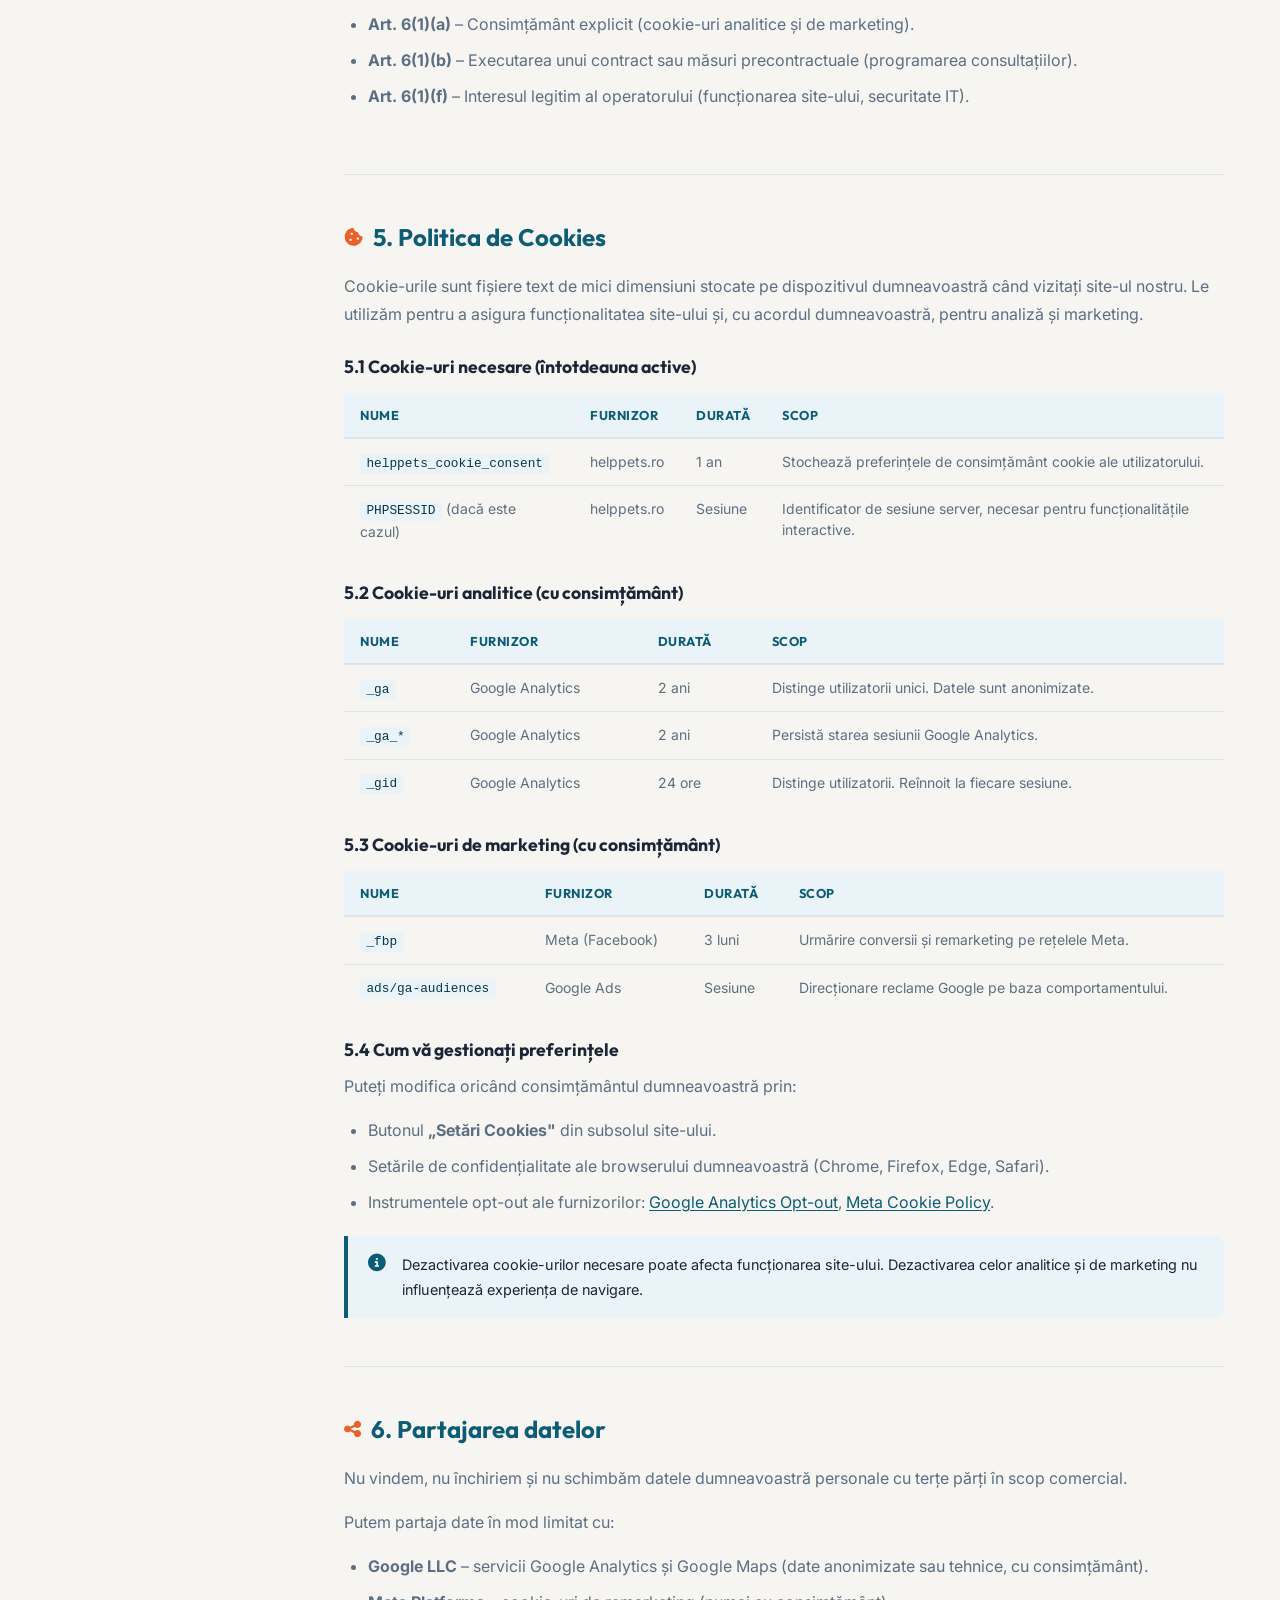
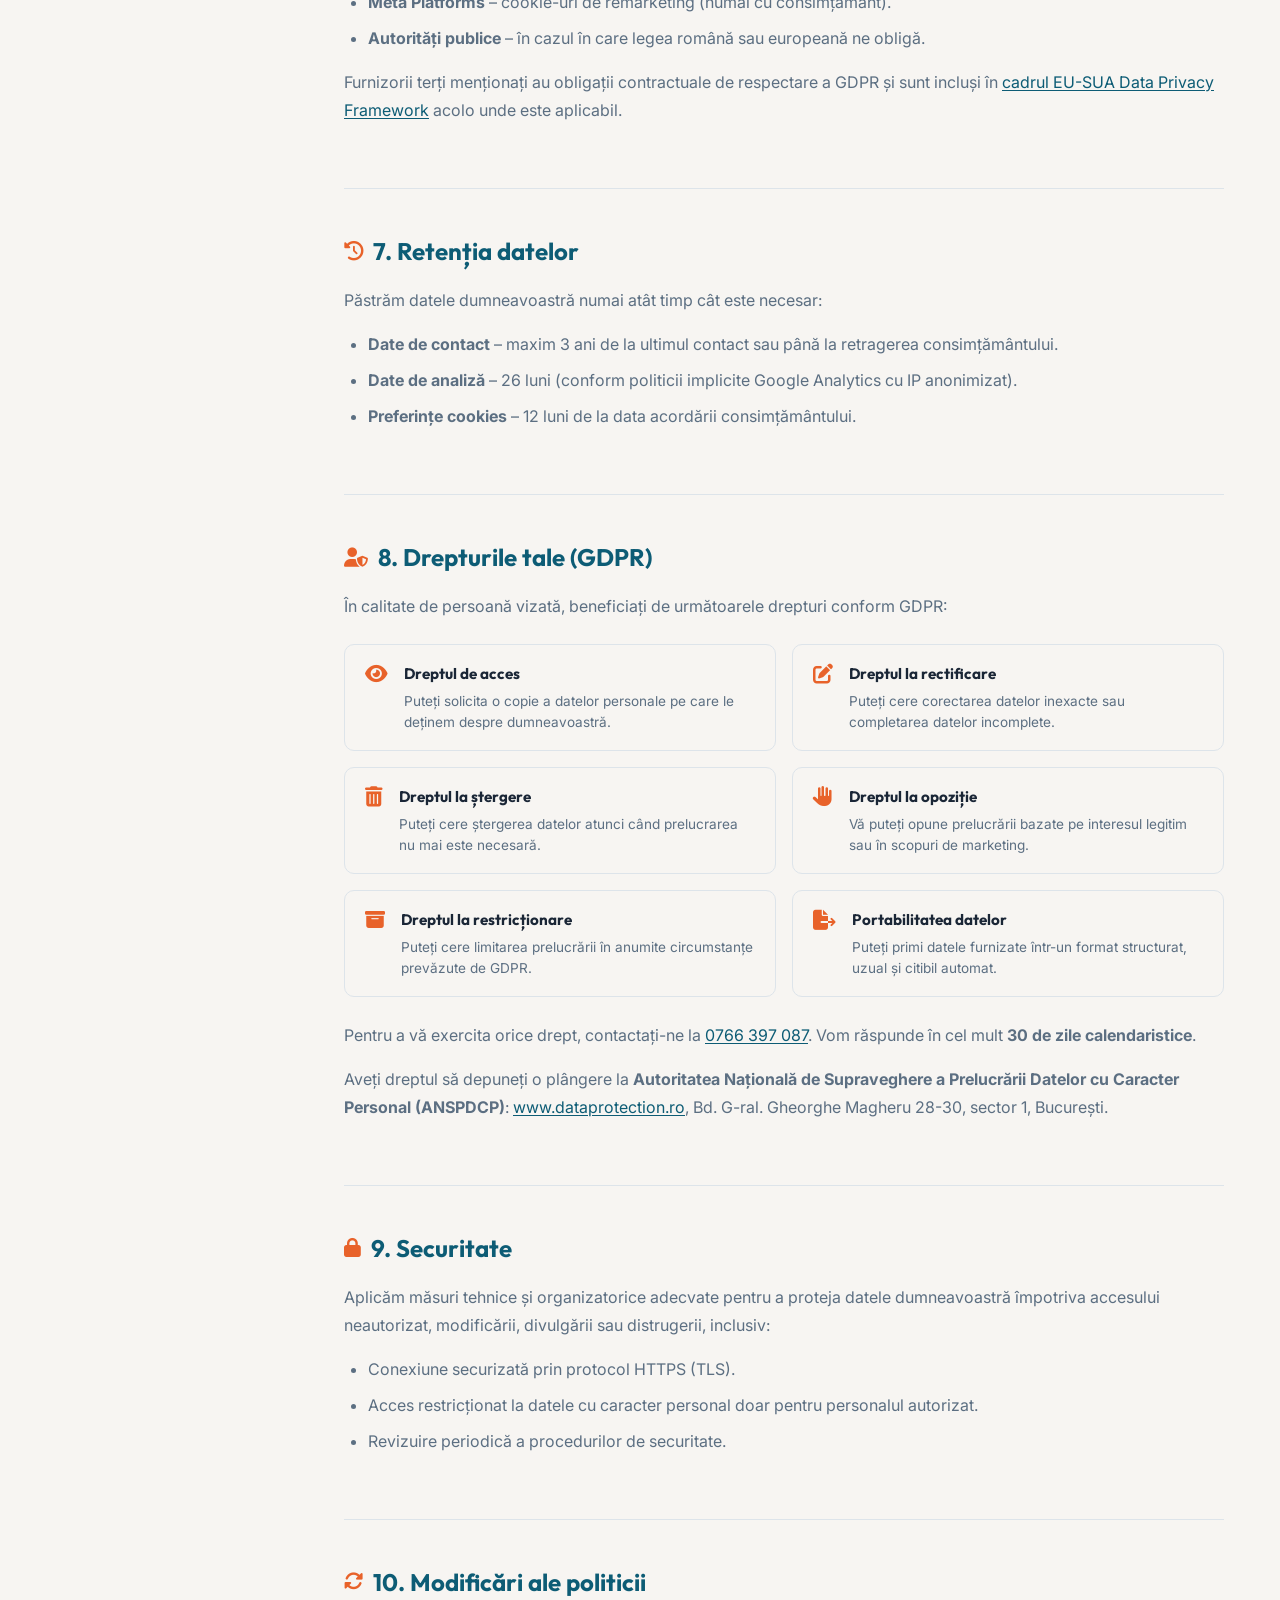
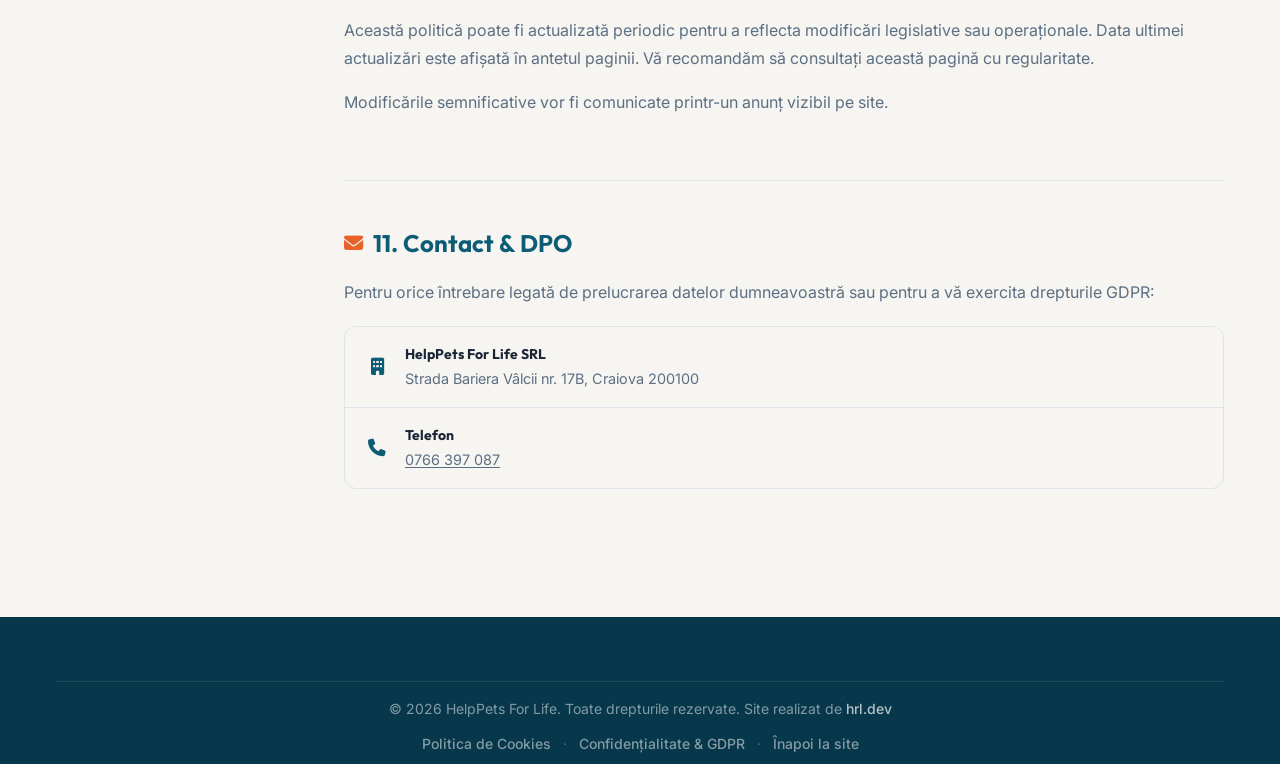
==== commit e4aba808: "feat: implement project structure including global styles, SEO metadata, and site configuration" ====
--- a/politica-cookies.html
+++ b/politica-cookies.html
@@ -3,8 +3,20 @@
 <head>
     <meta charset="UTF-8">
     <meta name="viewport" content="width=device-width, initial-scale=1.0">
-    <meta name="description" content="Politica de Confidențialitate și Cookies – HelpPets For Life, Cabinet Veterinar Craiova. Aflați cum protejăm datele dumneavoastră personale conform GDPR.">
-    <title>Politica de Cookies & Confidențialitate | HelpPets For Life</title>
+    <meta name="description" content="Politica de Confidențialitate și Cookies – HelpPets For Life, Cabinet Veterinar Craiova Bariera Vâlcii. Informații transparente privind prelucrarea datelor și cookies.">
+    <meta name="robots" content="index, follow">
+    <title>Politica de Cookies & Confidențialitate | HelpPets For Life Craiova</title>
+
+    <link rel="canonical" href="https://veterinarbariera.ro/politica-cookies.html">
+    <link rel="icon" type="image/svg+xml" href="assets/favicon.svg">
+
+    <!-- Open Graph / Facebook -->
+    <meta property="og:type" content="website">
+    <meta property="og:url" content="https://veterinarbariera.ro/politica-cookies.html">
+    <meta property="og:title" content="Politica de Cookies & Confidențialitate | HelpPets For Life Craiova">
+    <meta property="og:description" content="Politica de Confidențialitate și Cookies pentru Cabinet Veterinar HelpPets For Life Craiova Bariera Vâlcii.">
+    <meta property="og:image" content="https://veterinarbariera.ro/assets/hero.png">
+    <meta property="og:locale" content="ro_RO">
 
     <link rel="stylesheet" href="css/style.css">
     <link rel="stylesheet" href="css/policy.css">
@@ -338,7 +350,7 @@
     <footer class="footer">
         <div class="container">
             <div class="footer-bottom">
-                <p>&copy; 2026 HelpPets For Life. Toate drepturile rezervate.</p>
+                <p>&copy; 2026 HelpPets For Life. Toate drepturile rezervate. Site realizat de <a href="https://hrl.dev" target="_blank" rel="noopener noreferrer">hrl.dev</a></p>
                 <div class="footer-legal">
                     <a href="politica-cookies.html">Politica de Cookies</a>
                     <span class="footer-sep">·</span>
--- a/css/style.css
+++ b/css/style.css
@@ -634,6 +634,18 @@
   text-align: center;
   color: rgba(255,255,255,0.5);
   font-size: 0.875rem;
+}
+
+.footer-bottom a {
+  color: rgba(255,255,255,0.7);
+  text-decoration: none;
+  font-weight: 500;
+  transition: var(--transition-fast);
+}
+
+.footer-bottom a:hover {
+  color: var(--color-accent);
+  text-decoration: underline;
 }
 
 .footer-legal {
